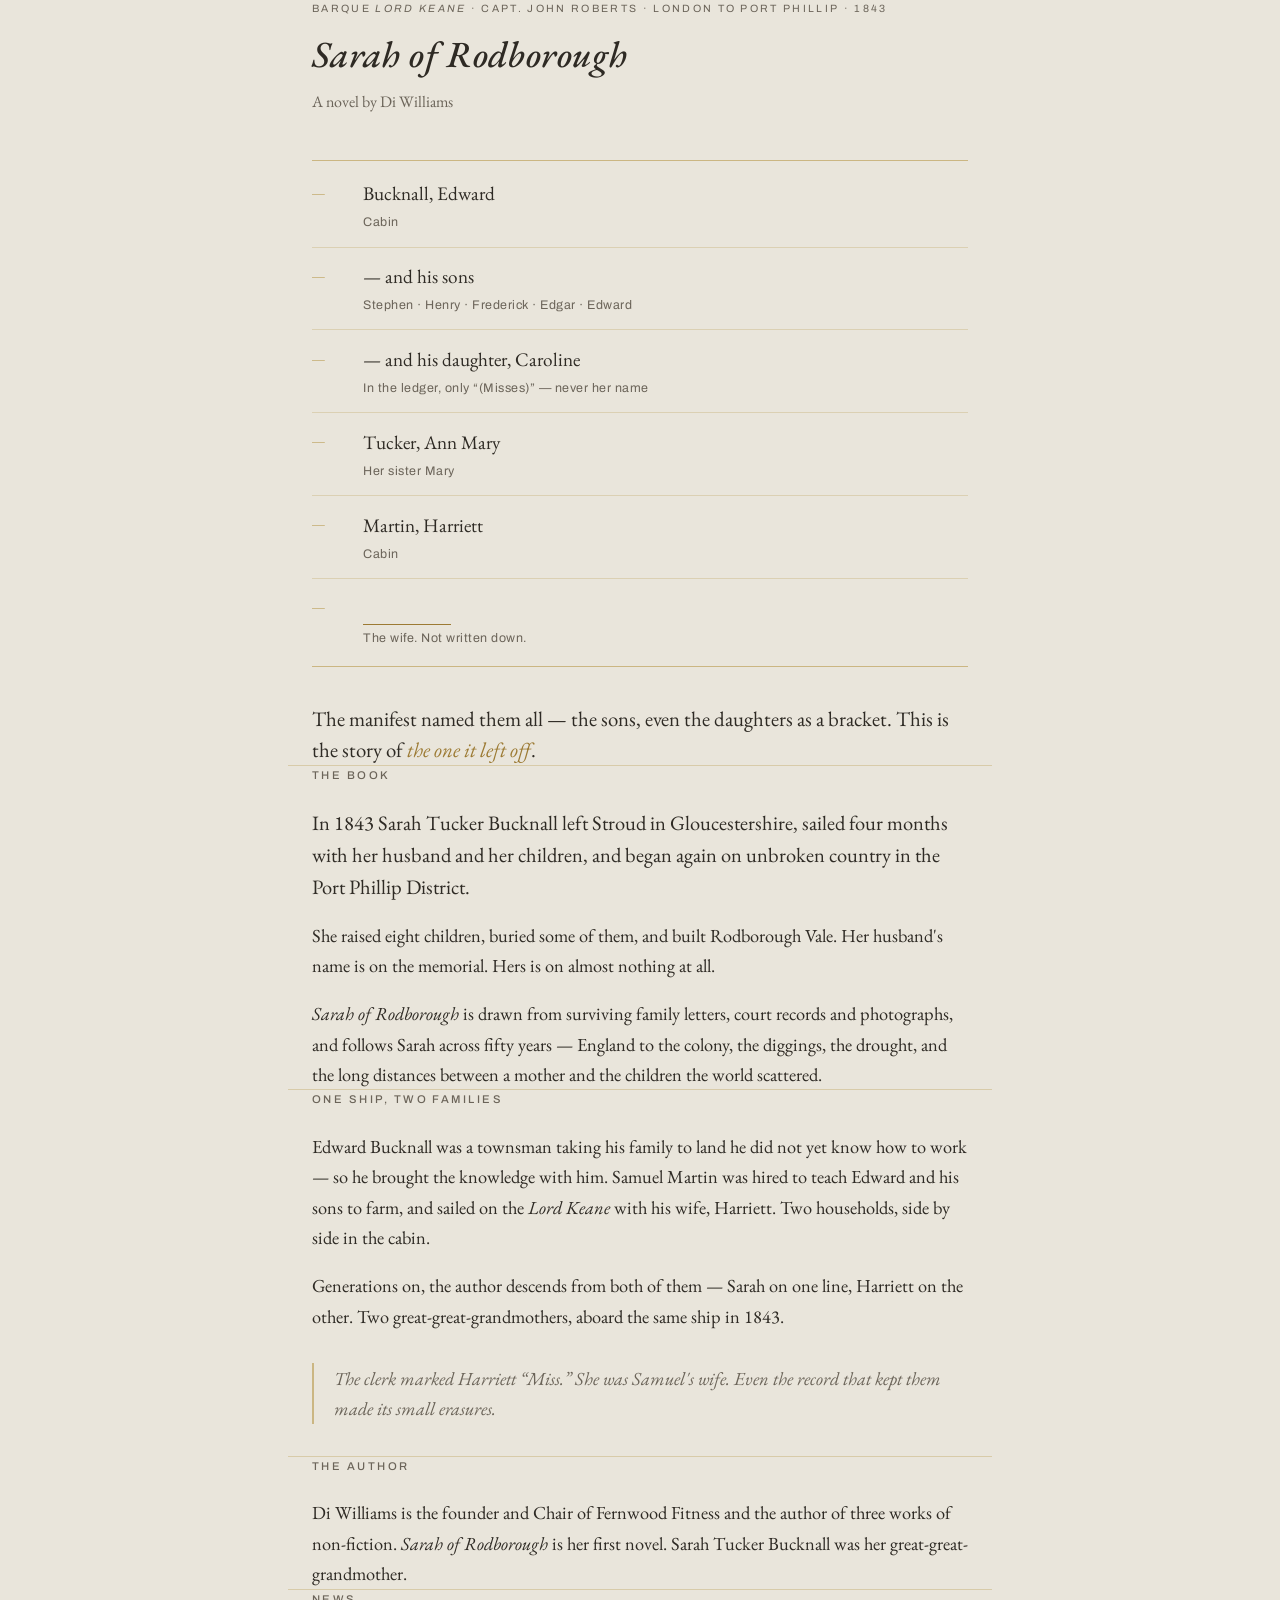
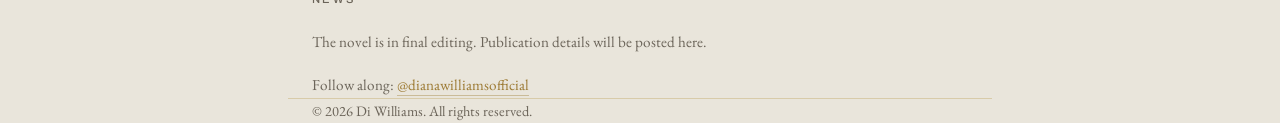
==== index.html @ 9c125165 "Add files via upload" ====
<!DOCTYPE html>
<html lang="en-AU">
<head>
<meta charset="utf-8">
<meta name="viewport" content="width=device-width, initial-scale=1">
<title>Sarah of Rodborough — a novel by Di Williams</title>
<meta name="description" content="Sarah of Rodborough: a historical novel by Di Williams, drawn from the record of Sarah Tucker Bucknall, who sailed from Stroud to Port Phillip in 1843.">
<link rel="preconnect" href="https://fonts.googleapis.com">
<link rel="preconnect" href="https://fonts.gstatic.com" crossorigin>
<link href="https://fonts.googleapis.com/css2?family=EB+Garamond:ital,wght@0,400;0,500;0,600;1,400&family=Archivo:wght@400;500&display=swap" rel="stylesheet">
<style>
  :root{
    --ink:#2E2A24;
    --gold:#9C7A33;
    --soft:#6B6459;
    --rule:#CBB682;
    --paper:#E9E5DB;
    --paper-deep:#DFDACE;
  }
  *{box-sizing:border-box}
  html{scroll-behavior:smooth}
  @media (prefers-reduced-motion:reduce){html{scroll-behavior:auto}*{animation:none!important;transition:none!important}}
  body{
    margin:0;
    background:var(--paper);
    color:var(--ink);
    font-family:"EB Garamond",Garamond,Georgia,serif;
    font-size:1.15rem;
    line-height:1.65;
  }
  .wrap{max-width:44rem;margin:0 auto;padding:0 1.5rem}
  .label{
    font-family:Archivo,system-ui,sans-serif;
    font-size:.66rem;
    letter-spacing:.22em;
    text-transform:uppercase;
    color:var(--soft);
  }

  /* ── Hero: the manifest ─────────────────────────────── */
  header{padding:4.5rem 0 3.5rem}
  .ship{margin-bottom:2.75rem}
  .ship .label{display:block;margin-bottom:.4rem}
  .ship h1{
    font-size:clamp(1.6rem,6vw,2.3rem);
    font-weight:500;
    font-style:italic;
    margin:0;
    letter-spacing:.01em;
  }
  .ship p{margin:.3rem 0 0;color:var(--soft);font-size:1rem}

  .manifest{
    border-top:1px solid var(--rule);
    border-bottom:1px solid var(--rule);
    padding:.25rem 0;
  }
  .row{
    display:grid;
    grid-template-columns:2.2rem 1fr;
    gap:1rem;
    padding:.85rem 0;
    border-bottom:1px solid rgba(203,182,130,.45);
  }
  .row:last-child{border-bottom:0}
  .row .no{font-family:Archivo,sans-serif;font-size:.8rem;color:var(--rule);padding-top:.35rem}
  .row .name{font-size:1.2rem}
  .row .desc{font-family:Archivo,sans-serif;font-size:.78rem;color:var(--soft);letter-spacing:.04em;margin-top:.15rem}
  .row.her .name{color:var(--gold)}
  .row.her .name::after{
    content:"";
    display:block;
    height:1px;
    background:var(--gold);
    width:0;
    animation:draw 1.1s .5s ease-out forwards;
  }
  @keyframes draw{to{width:5.5rem}}
  @media (prefers-reduced-motion:reduce){.row.her .name::after{width:5.5rem;animation:none}}

  .thesis{
    margin:2.25rem 0 0;
    font-size:1.3rem;
    line-height:1.5;
  }
  .thesis em{color:var(--gold);font-style:italic}

  /* ── Sections ───────────────────────────────────────── */
  section{padding:3.25rem 0;border-top:1px solid rgba(203,182,130,.55)}
  section h2{
    font-family:Archivo,sans-serif;
    font-size:.7rem;
    letter-spacing:.22em;
    text-transform:uppercase;
    color:var(--soft);
    font-weight:500;
    margin:0 0 1.4rem;
  }
  p{margin:0 0 1.1rem}
  p:last-child{margin-bottom:0}
  .lead{font-size:1.28rem;line-height:1.55}
  blockquote{
    margin:2rem 0;
    padding-left:1.25rem;
    border-left:2px solid var(--rule);
    font-style:italic;
    color:var(--soft);
  }
  .note{font-size:.95rem;color:var(--soft)}
  a{color:var(--gold);text-decoration:none;border-bottom:1px solid rgba(156,122,51,.4)}
  a:hover{border-bottom-color:var(--gold)}
  a:focus-visible{outline:2px solid var(--gold);outline-offset:3px}

  footer{
    padding:3rem 0 4rem;
    border-top:1px solid rgba(203,182,130,.55);
    font-size:.9rem;
    color:var(--soft);
  }
</style>
</head>
<body>

<header class="wrap">
  <div class="ship">
    <span class="label">Barque <em>Lord Keane</em> · Capt. John Roberts · London to Port Phillip · 1843</span>
    <h1>Sarah of Rodborough</h1>
    <p>A novel by Di Williams</p>
  </div>

  <div class="manifest">
    <div class="row">
      <div class="no">—</div>
      <div><div class="name">Bucknall, Edward</div><div class="desc">Cabin</div></div>
    </div>
    <div class="row">
      <div class="no">—</div>
      <div><div class="name">— and his sons</div><div class="desc">Stephen · Henry · Frederick · Edgar · Edward</div></div>
    </div>
    <div class="row">
      <div class="no">—</div>
      <div><div class="name">— and his daughter, Caroline</div><div class="desc">In the ledger, only “(Misses)” — never her name</div></div>
    </div>
    <div class="row">
      <div class="no">—</div>
      <div><div class="name">Tucker, Ann Mary</div><div class="desc">Her sister Mary</div></div>
    </div>
    <div class="row">
      <div class="no">—</div>
      <div><div class="name">Martin, Harriett</div><div class="desc">Cabin</div></div>
    </div>
    <div class="row her">
      <div class="no">—</div>
      <div><div class="name">&nbsp;</div><div class="desc">The wife. Not written down.</div></div>
    </div>
  </div>

  <p class="thesis">The manifest named them all — the sons, even the daughters as a bracket. This is the story of <em>the one it left off</em>.</p>
</header>

<main>
<section class="wrap">
  <h2>The book</h2>
  <p class="lead">In 1843 Sarah Tucker Bucknall left Stroud in Gloucestershire, sailed four months with her husband and her children, and began again on unbroken country in the Port Phillip District.</p>
  <p>She raised eight children, buried some of them, and built Rodborough Vale. Her husband's name is on the memorial. Hers is on almost nothing at all.</p>
  <p><em>Sarah of Rodborough</em> is drawn from surviving family letters, court records and photographs, and follows Sarah across fifty years — England to the colony, the diggings, the drought, and the long distances between a mother and the children the world scattered.</p>
</section>

<section class="wrap">
  <h2>One ship, two families</h2>
  <p>Edward Bucknall was a townsman taking his family to land he did not yet know how to work — so he brought the knowledge with him. Samuel Martin was hired to teach Edward and his sons to farm, and sailed on the <em>Lord Keane</em> with his wife, Harriett. Two households, side by side in the cabin.</p>
  <p>Generations on, the author descends from both of them — Sarah on one line, Harriett on the other. Two great-great-grandmothers, aboard the same ship in 1843.</p>
  <blockquote>The clerk marked Harriett “Miss.” She was Samuel's wife. Even the record that kept them made its small erasures.</blockquote>
</section>

<section class="wrap">
  <h2>The author</h2>
  <p>Di Williams is the founder and Chair of Fernwood Fitness and the author of three works of non-fiction. <em>Sarah of Rodborough</em> is her first novel. Sarah Tucker Bucknall was her great-great-grandmother.</p>
</section>

<section class="wrap">
  <h2>News</h2>
  <p class="note">The novel is in final editing. Publication details will be posted here.</p>
  <p class="note">Follow along: <a href="https://instagram.com/dianawilliamsofficial">@dianawilliamsofficial</a></p>
</section>
</main>

<footer class="wrap">
  <p>© 2026 Di Williams. All rights reserved.</p>
</footer>

</body>
</html>
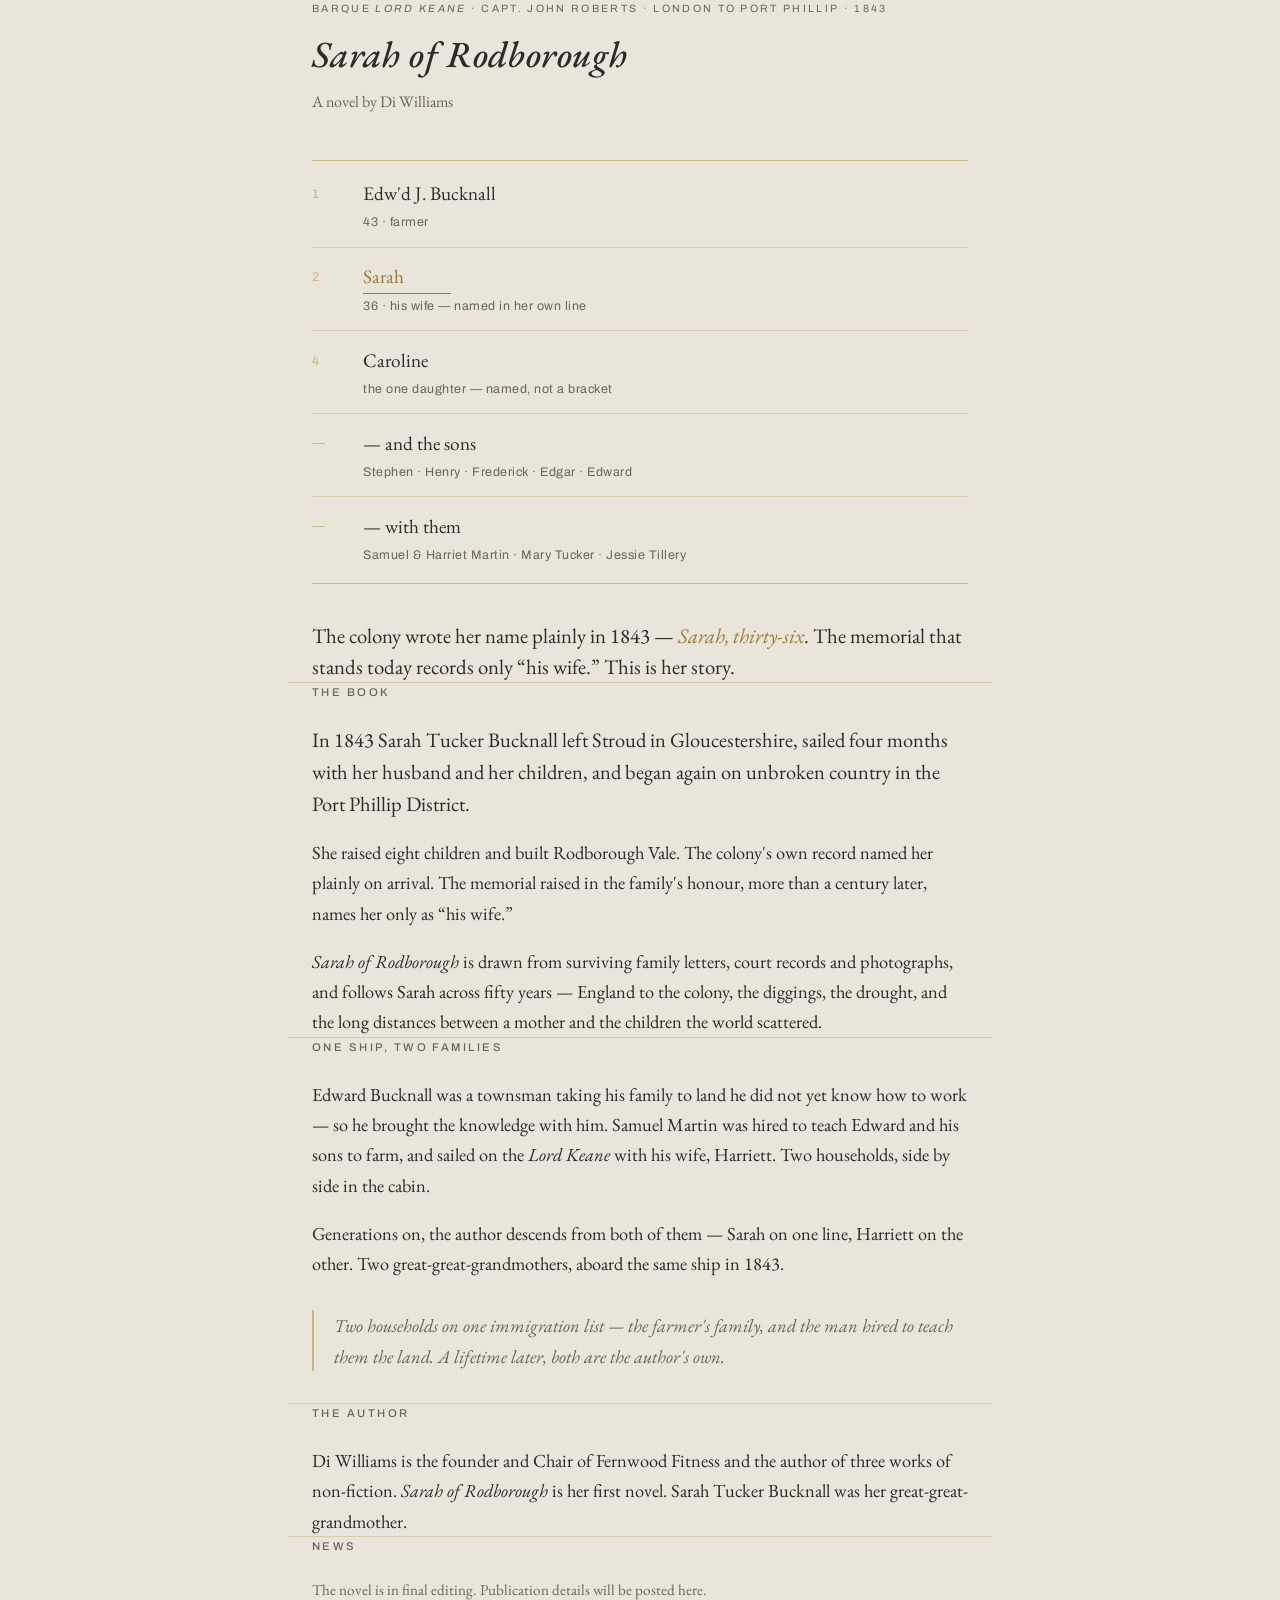
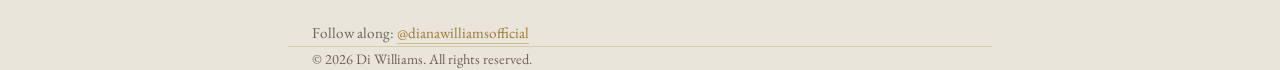
==== commit 4b3c1350: "Add files via upload" ====
--- a/index.html
+++ b/index.html
@@ -130,39 +130,35 @@
 
   <div class="manifest">
     <div class="row">
-      <div class="no">—</div>
-      <div><div class="name">Bucknall, Edward</div><div class="desc">Cabin</div></div>
+      <div class="no">1</div>
+      <div><div class="name">Edw'd J. Bucknall</div><div class="desc">43 · farmer</div></div>
+    </div>
+    <div class="row her">
+      <div class="no">2</div>
+      <div><div class="name">Sarah</div><div class="desc">36 · his wife — named in her own line</div></div>
+    </div>
+    <div class="row">
+      <div class="no">4</div>
+      <div><div class="name">Caroline</div><div class="desc">the one daughter — named, not a bracket</div></div>
     </div>
     <div class="row">
       <div class="no">—</div>
-      <div><div class="name">— and his sons</div><div class="desc">Stephen · Henry · Frederick · Edgar · Edward</div></div>
+      <div><div class="name">— and the sons</div><div class="desc">Stephen · Henry · Frederick · Edgar · Edward</div></div>
     </div>
     <div class="row">
       <div class="no">—</div>
-      <div><div class="name">— and his daughter, Caroline</div><div class="desc">In the ledger, only “(Misses)” — never her name</div></div>
-    </div>
-    <div class="row">
-      <div class="no">—</div>
-      <div><div class="name">Tucker, Ann Mary</div><div class="desc">Her sister Mary</div></div>
-    </div>
-    <div class="row">
-      <div class="no">—</div>
-      <div><div class="name">Martin, Harriett</div><div class="desc">Cabin</div></div>
-    </div>
-    <div class="row her">
-      <div class="no">—</div>
-      <div><div class="name">&nbsp;</div><div class="desc">The wife. Not written down.</div></div>
+      <div><div class="name">— with them</div><div class="desc">Samuel &amp; Harriet Martin · Mary Tucker · Jessie Tillery</div></div>
     </div>
   </div>
 
-  <p class="thesis">The manifest named them all — the sons, even the daughters as a bracket. This is the story of <em>the one it left off</em>.</p>
+  <p class="thesis">The colony wrote her name plainly in 1843 — <em>Sarah, thirty-six</em>. The memorial that stands today records only “his wife.” This is her story.</p>
 </header>
 
 <main>
 <section class="wrap">
   <h2>The book</h2>
   <p class="lead">In 1843 Sarah Tucker Bucknall left Stroud in Gloucestershire, sailed four months with her husband and her children, and began again on unbroken country in the Port Phillip District.</p>
-  <p>She raised eight children, buried some of them, and built Rodborough Vale. Her husband's name is on the memorial. Hers is on almost nothing at all.</p>
+  <p>She raised eight children and built Rodborough Vale. The colony's own record named her plainly on arrival. The memorial raised in the family's honour, more than a century later, names her only as “his wife.”</p>
   <p><em>Sarah of Rodborough</em> is drawn from surviving family letters, court records and photographs, and follows Sarah across fifty years — England to the colony, the diggings, the drought, and the long distances between a mother and the children the world scattered.</p>
 </section>
 
@@ -170,7 +166,7 @@
   <h2>One ship, two families</h2>
   <p>Edward Bucknall was a townsman taking his family to land he did not yet know how to work — so he brought the knowledge with him. Samuel Martin was hired to teach Edward and his sons to farm, and sailed on the <em>Lord Keane</em> with his wife, Harriett. Two households, side by side in the cabin.</p>
   <p>Generations on, the author descends from both of them — Sarah on one line, Harriett on the other. Two great-great-grandmothers, aboard the same ship in 1843.</p>
-  <blockquote>The clerk marked Harriett “Miss.” She was Samuel's wife. Even the record that kept them made its small erasures.</blockquote>
+  <blockquote>Two households on one immigration list — the farmer's family, and the man hired to teach them the land. A lifetime later, both are the author's own.</blockquote>
 </section>
 
 <section class="wrap">
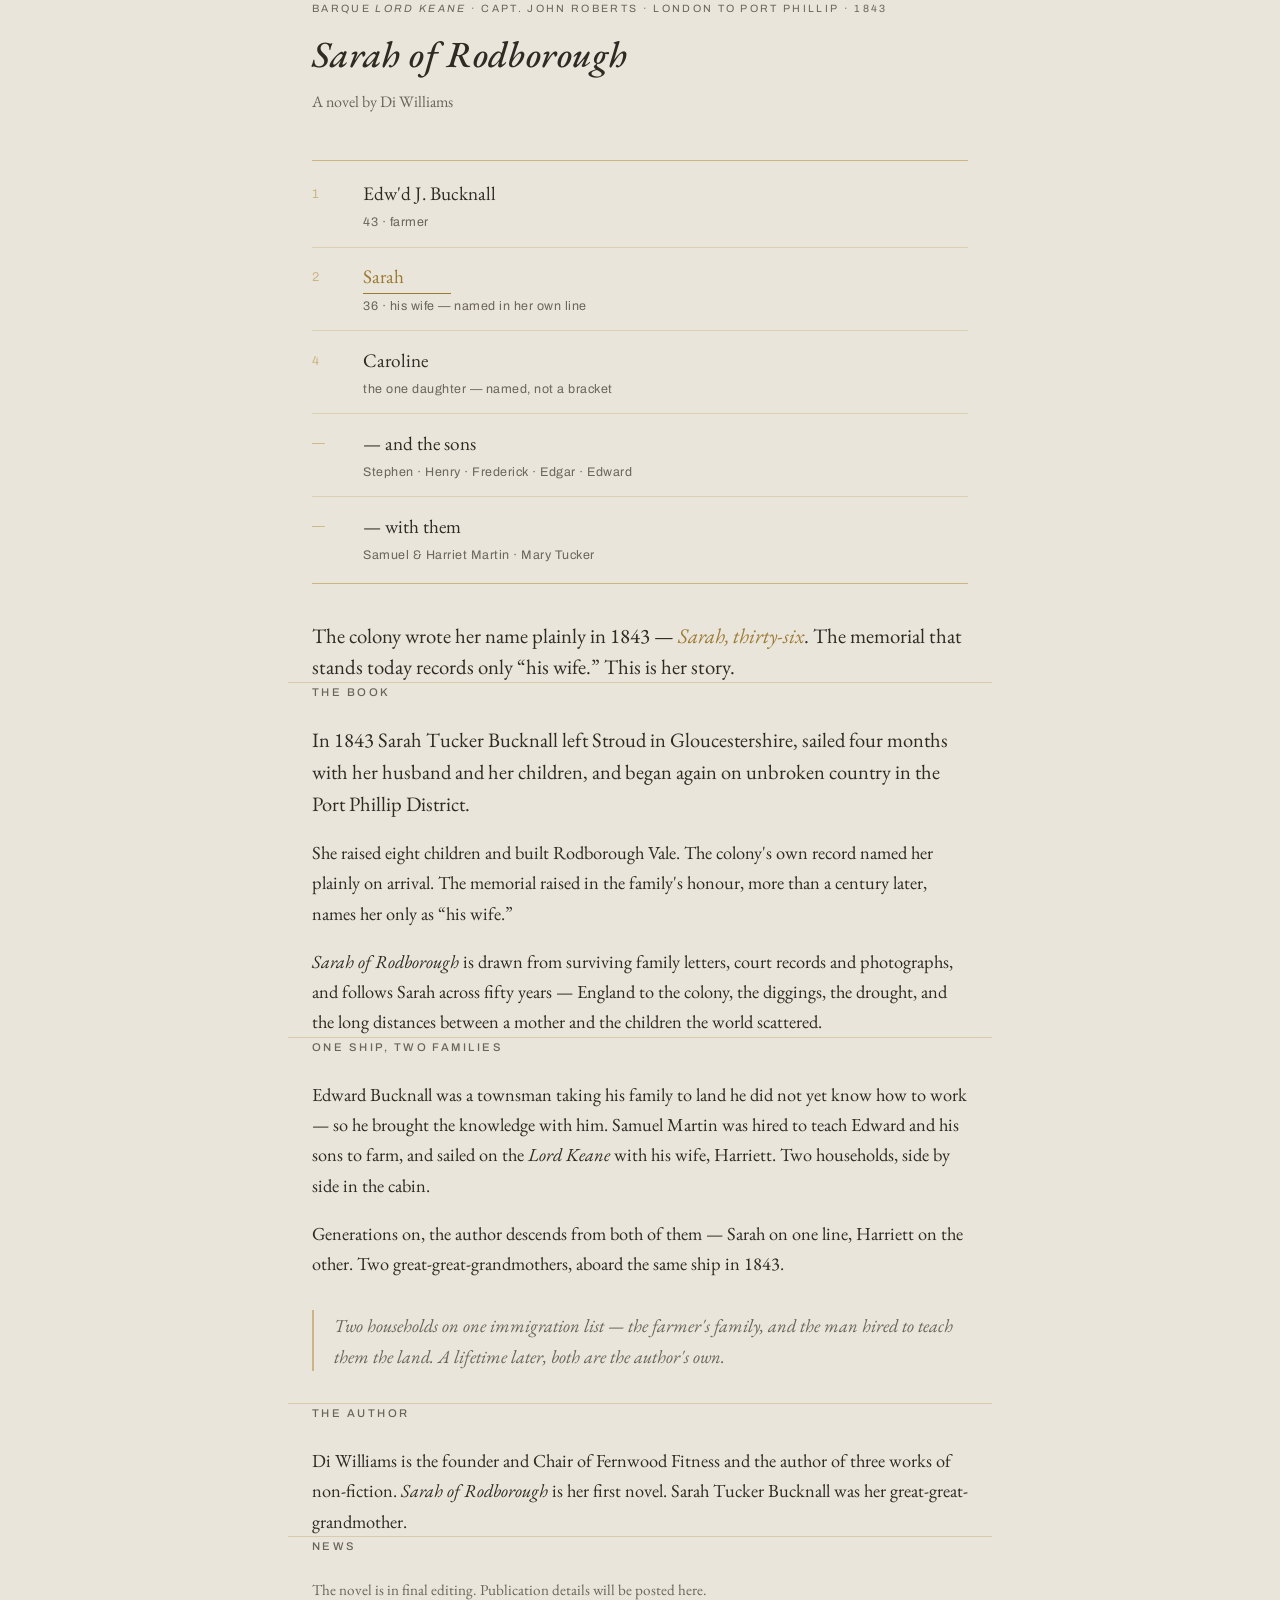
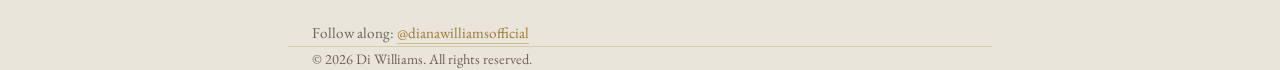
==== commit 8cc72789: "Add files via upload" ====
--- a/index.html
+++ b/index.html
@@ -147,7 +147,7 @@
     </div>
     <div class="row">
       <div class="no">—</div>
-      <div><div class="name">— with them</div><div class="desc">Samuel &amp; Harriet Martin · Mary Tucker · Jessie Tillery</div></div>
+      <div><div class="name">— with them</div><div class="desc">Samuel &amp; Harriet Martin · Mary Tucker</div></div>
     </div>
   </div>
 
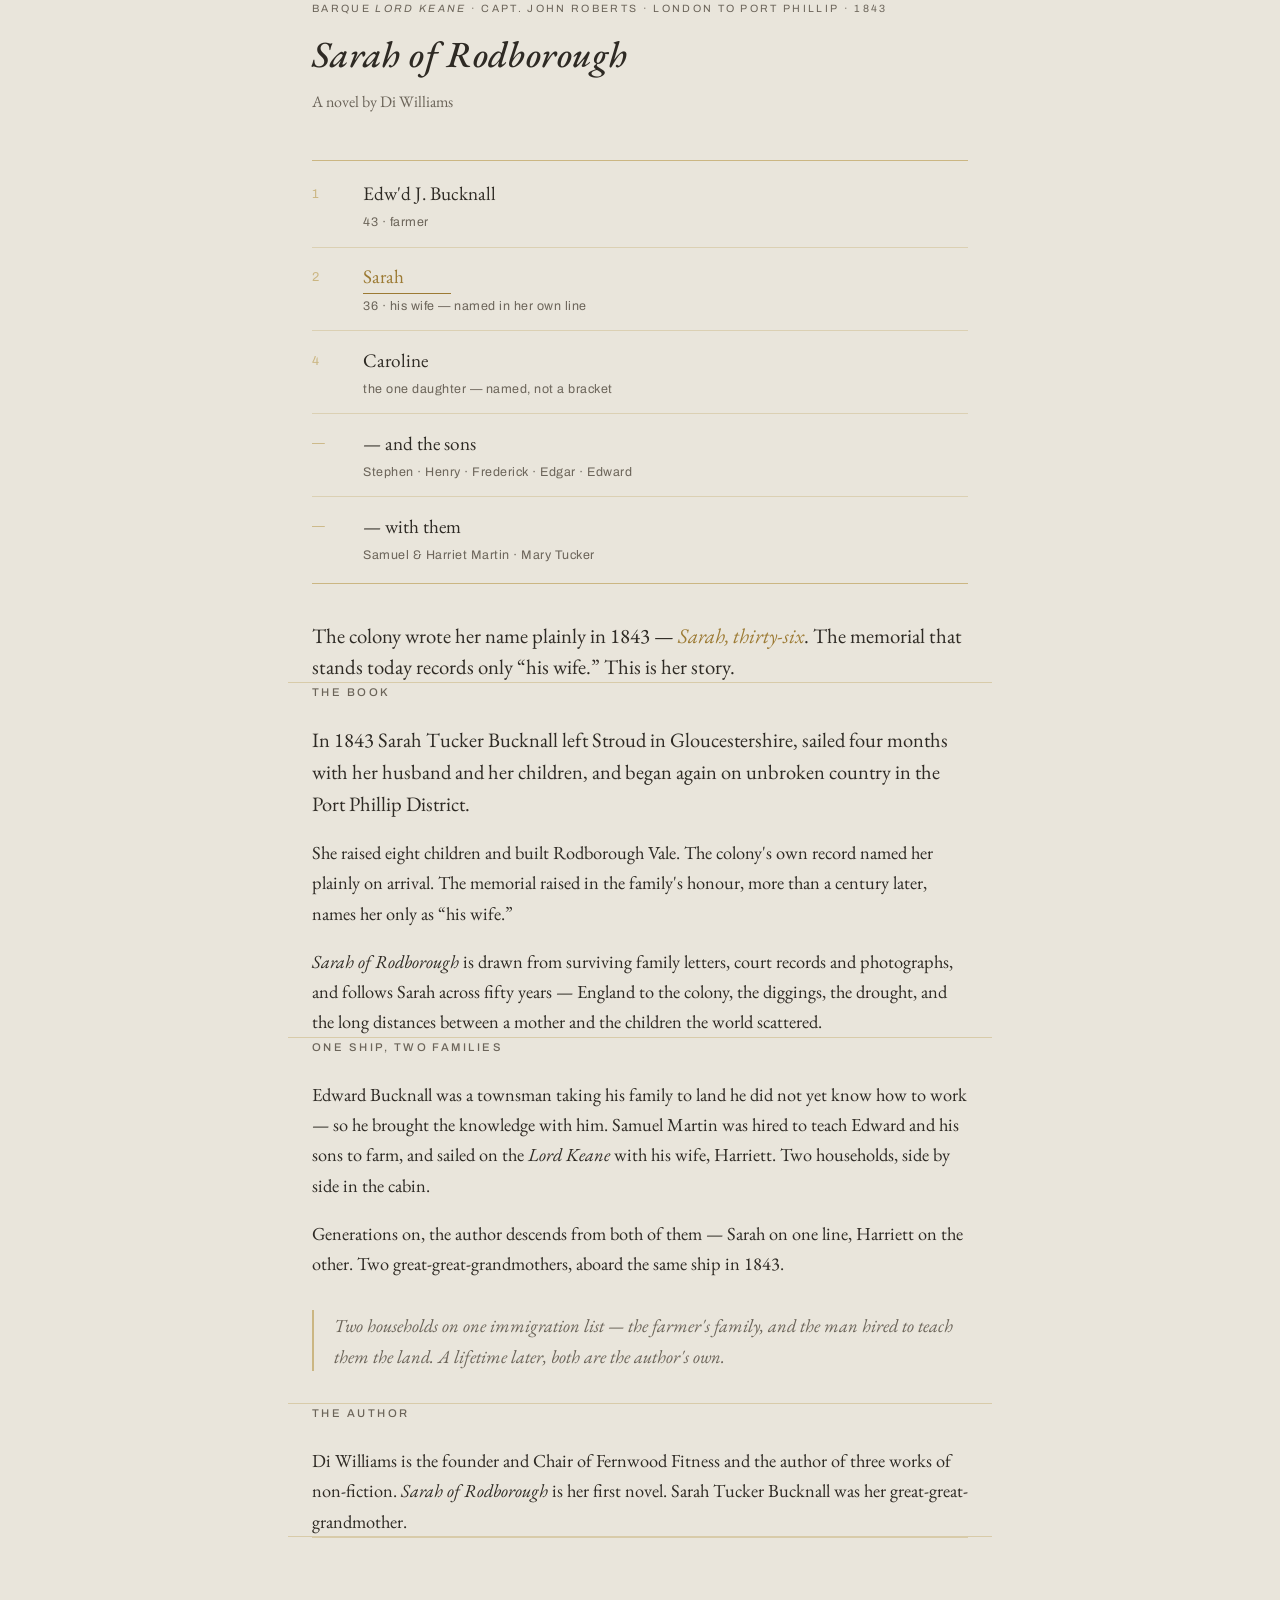
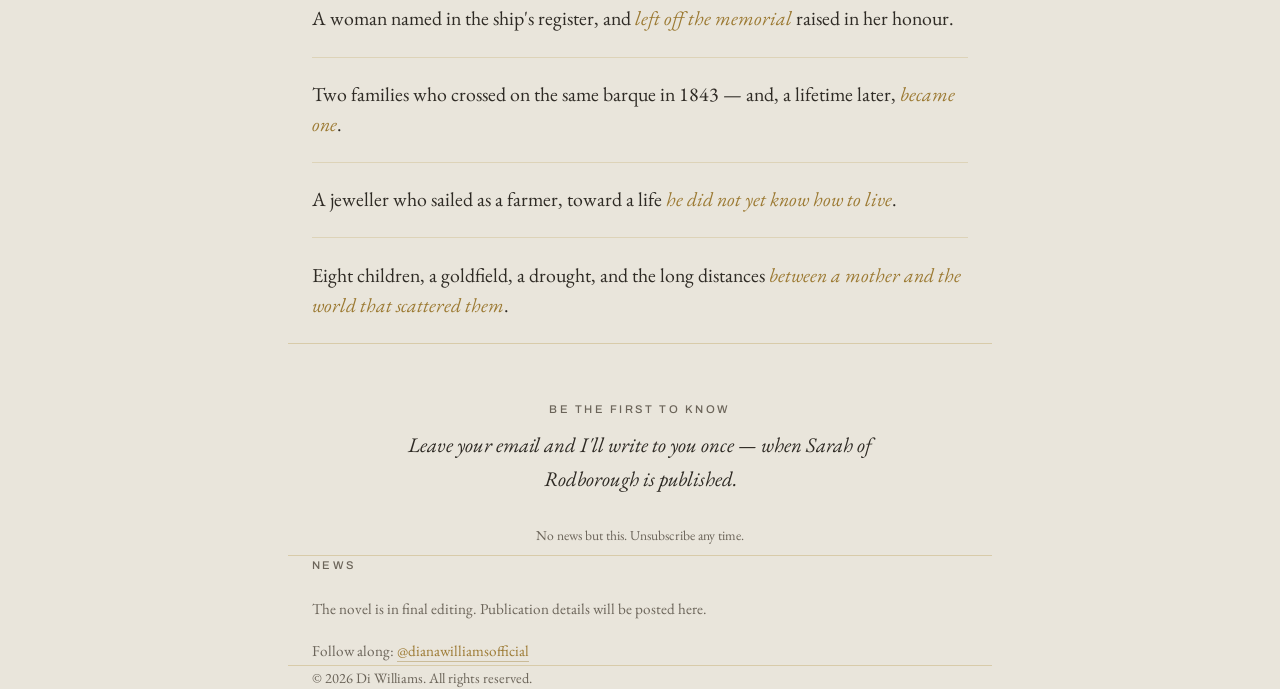
==== commit 7ba6cac7: "Add files via upload" ====
--- a/index.html
+++ b/index.html
@@ -8,6 +8,15 @@
 <link rel="preconnect" href="https://fonts.googleapis.com">
 <link rel="preconnect" href="https://fonts.gstatic.com" crossorigin>
 <link href="https://fonts.googleapis.com/css2?family=EB+Garamond:ital,wght@0,400;0,500;0,600;1,400&family=Archivo:wght@400;500&display=swap" rel="stylesheet">
+<!-- MailerLite Universal -->
+<script>
+    (function(w,d,e,u,f,l,n){w[f]=w[f]||function(){(w[f].q=w[f].q||[])
+    .push(arguments);},l=d.createElement(e),l.async=1,l.src=u,
+    n=d.getElementsByTagName(e)[0],n.parentNode.insertBefore(l,n);})
+    (window,document,'script','https://assets.mailerlite.com/js/universal.js','ml');
+    ml('account', '2629001');
+</script>
+<!-- End MailerLite Universal -->
 <style>
   :root{
     --ink:#2E2A24;
@@ -111,6 +120,65 @@
   a:hover{border-bottom-color:var(--gold)}
   a:focus-visible{outline:2px solid var(--gold);outline-offset:3px}
 
+  /* ── Teasers ─────────────────────────────────────────── */
+  .teasers{border-top:1px solid rgba(203,182,130,.55);padding-top:2.75rem}
+  .teaser{
+    padding:1.4rem 0;
+    border-bottom:1px solid rgba(203,182,130,.4);
+    font-size:1.24rem;
+    line-height:1.5;
+  }
+  .teaser:last-of-type{border-bottom:0}
+  .teaser em{color:var(--gold);font-style:italic}
+
+  /* ── Signup ──────────────────────────────────────────── */
+  .signup{
+    margin-top:1rem;
+    padding:2.5rem 0 0.5rem;
+    text-align:center;
+  }
+  .signup h2{margin-bottom:.6rem}
+  .signup .ask{
+    font-size:1.3rem;
+    font-style:italic;
+    color:var(--ink);
+    margin:0 auto 1.75rem;
+    max-width:32rem;
+  }
+  /* Restyle the MailerLite embedded form to the house style */
+  .signup .ml-embedded{max-width:26rem;margin:0 auto}
+  .signup .ml-form-embedContainer *{font-family:"EB Garamond",Garamond,Georgia,serif !important}
+  .signup .ml-form-embedContainer .ml-form-embedWrapper{background:transparent !important}
+  .signup .ml-form-embedContainer .ml-form-embedContent,
+  .signup .ml-form-embedContainer .ml-form-embedHeader{display:none !important}
+  .signup input[type=email]{
+    width:100% !important;
+    border:1px solid var(--rule) !important;
+    background:var(--paper-deep) !important;
+    color:var(--ink) !important;
+    border-radius:0 !important;
+    padding:.85rem 1rem !important;
+    font-size:1.05rem !important;
+  }
+  .signup button,
+  .signup .ml-form-embedSubmit button{
+    background:var(--gold) !important;
+    color:#fff !important;
+    border:0 !important;
+    border-radius:0 !important;
+    font-family:Archivo,sans-serif !important;
+    letter-spacing:.12em !important;
+    text-transform:uppercase !important;
+    font-size:.8rem !important;
+    padding:.9rem 1rem !important;
+    box-shadow:none !important;
+  }
+  .signup button:hover{background:#8a6c2d !important}
+  .signup .consent{
+    font-size:.85rem;color:var(--soft);
+    margin:1.1rem auto 0;max-width:28rem;
+  }
+
   footer{
     padding:3rem 0 4rem;
     border-top:1px solid rgba(203,182,130,.55);
@@ -175,6 +243,24 @@
 </section>
 
 <section class="wrap">
+  <div class="teasers">
+    <div class="teaser">A woman named in the ship's register, and <em>left off the memorial</em> raised in her honour.</div>
+    <div class="teaser">Two families who crossed on the same barque in 1843 — and, a lifetime later, <em>became one</em>.</div>
+    <div class="teaser">A jeweller who sailed as a farmer, toward a life <em>he did not yet know how to live</em>.</div>
+    <div class="teaser">Eight children, a goldfield, a drought, and the long distances <em>between a mother and the world that scattered them</em>.</div>
+  </div>
+</section>
+
+<section class="wrap">
+  <div class="signup">
+    <h2>Be the first to know</h2>
+    <p class="ask">Leave your email and I'll write to you once — when <em>Sarah of Rodborough</em> is published.</p>
+    <div class="ml-embedded" data-form="bxkuNU"></div>
+    <p class="consent">No news but this. Unsubscribe any time.</p>
+  </div>
+</section>
+
+<section class="wrap">
   <h2>News</h2>
   <p class="note">The novel is in final editing. Publication details will be posted here.</p>
   <p class="note">Follow along: <a href="https://instagram.com/dianawilliamsofficial">@dianawilliamsofficial</a></p>
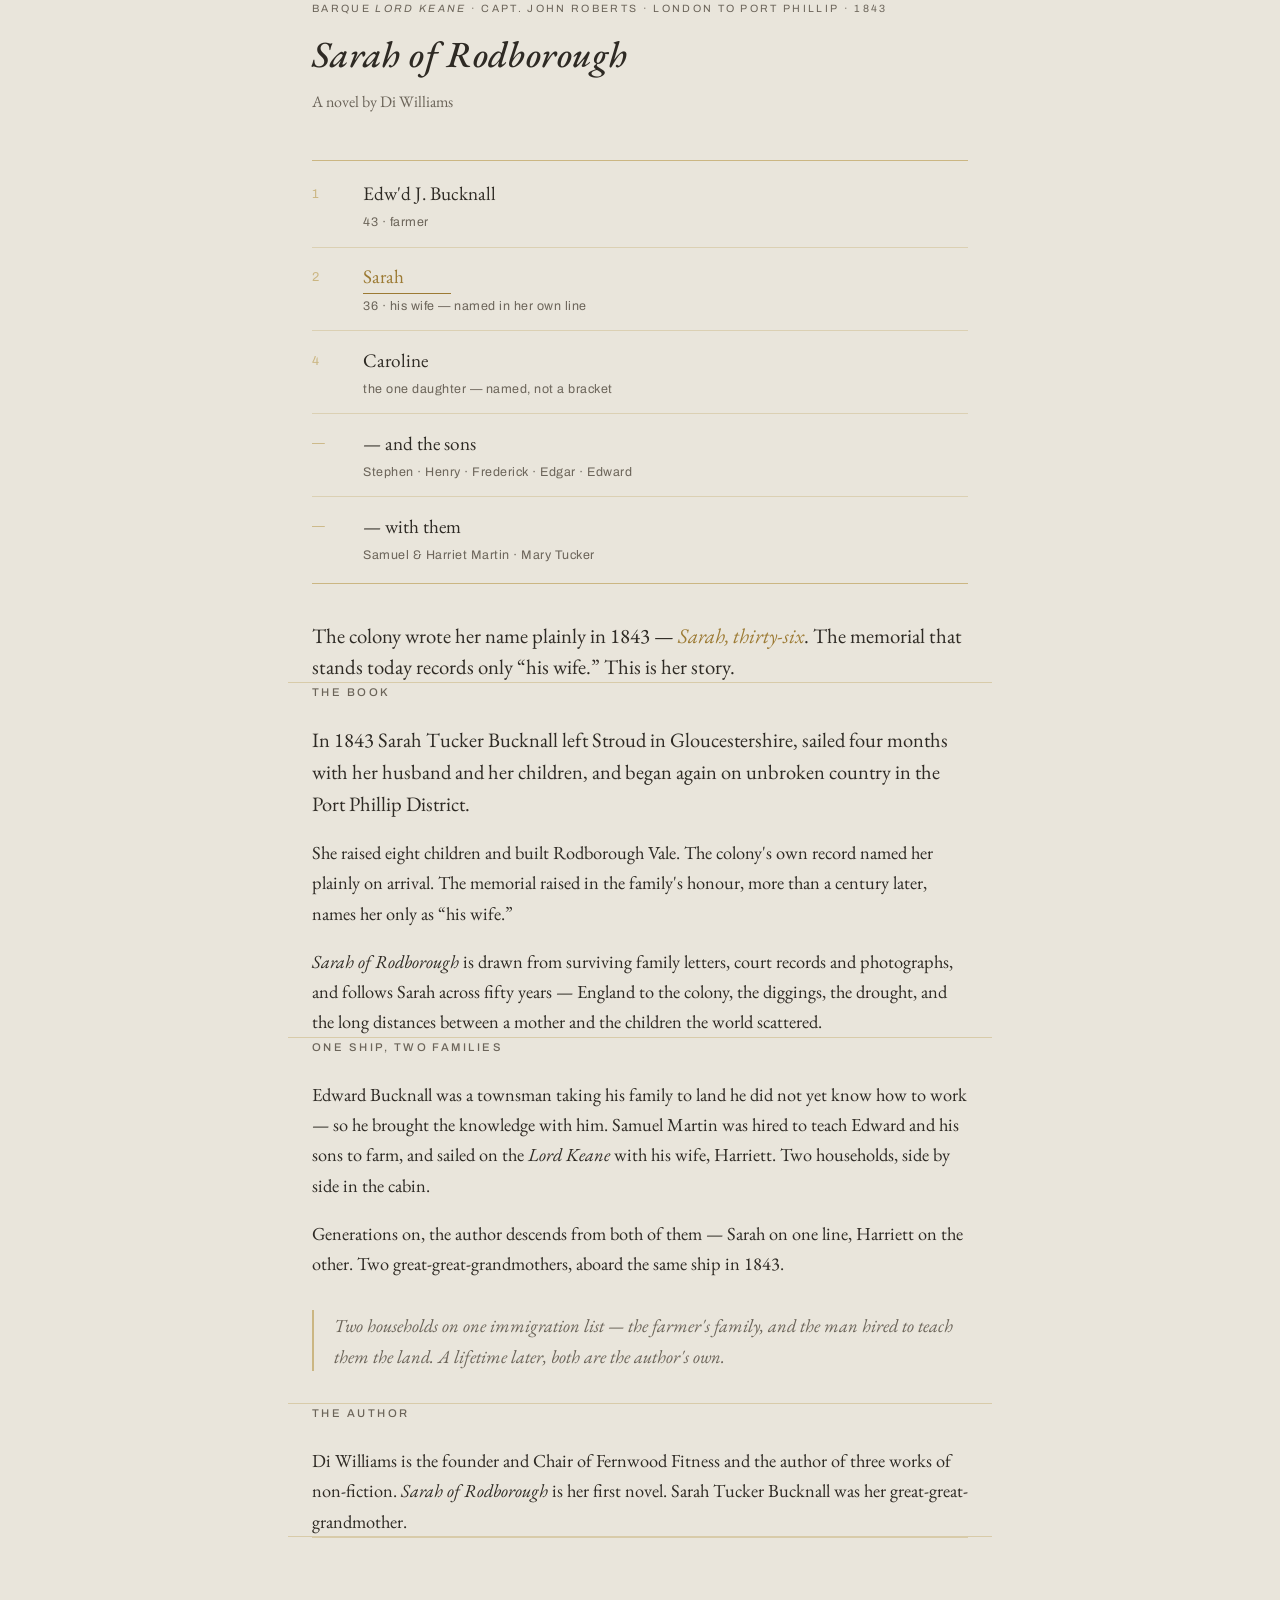
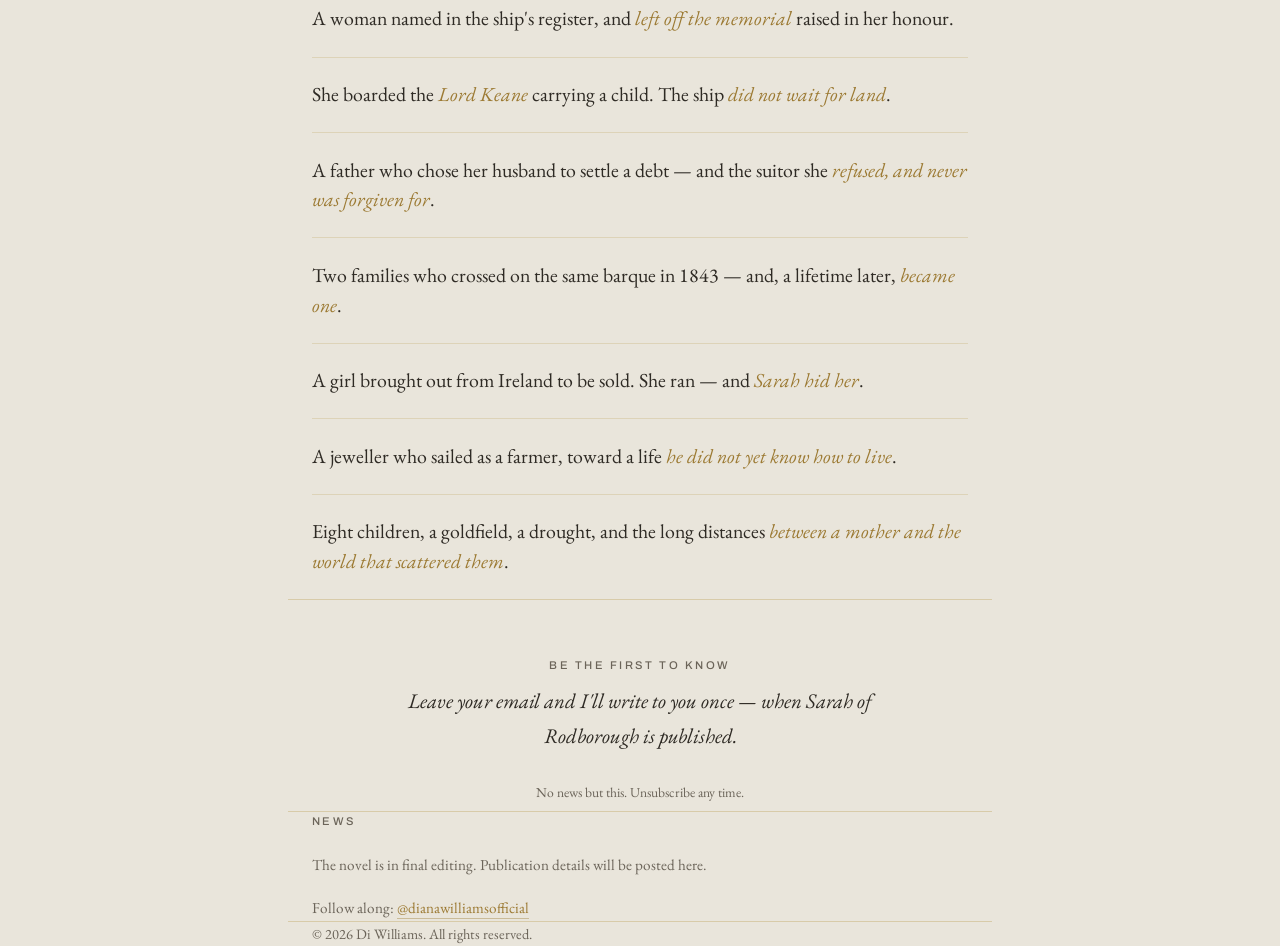
==== commit fade6b16: "Add files via upload" ====
--- a/index.html
+++ b/index.html
@@ -161,8 +161,11 @@
     font-size:1.05rem !important;
   }
   .signup button,
-  .signup .ml-form-embedSubmit button{
-    background:var(--gold) !important;
+  .signup .ml-form-embedSubmit button,
+  .signup .ml-form-embedSubmit button.primary,
+  .signup .ml-form-embedContainer .ml-form-embedSubmit button{
+    background-color:var(--gold) !important;
+    background-image:none !important;
     color:#fff !important;
     border:0 !important;
     border-radius:0 !important;
@@ -170,10 +173,13 @@
     letter-spacing:.12em !important;
     text-transform:uppercase !important;
     font-size:.8rem !important;
+    font-weight:500 !important;
     padding:.9rem 1rem !important;
     box-shadow:none !important;
   }
-  .signup button:hover{background:#8a6c2d !important}
+  .signup button:hover,
+  .signup .ml-form-embedSubmit button:hover,
+  .signup .ml-form-embedSubmit button.primary:hover{background-color:#8a6c2d !important}
   .signup .consent{
     font-size:.85rem;color:var(--soft);
     margin:1.1rem auto 0;max-width:28rem;
@@ -245,7 +251,10 @@
 <section class="wrap">
   <div class="teasers">
     <div class="teaser">A woman named in the ship's register, and <em>left off the memorial</em> raised in her honour.</div>
+    <div class="teaser">She boarded the <em>Lord Keane</em> carrying a child. The ship <em>did not wait for land</em>.</div>
+    <div class="teaser">A father who chose her husband to settle a debt — and the suitor she <em>refused, and never was forgiven for</em>.</div>
     <div class="teaser">Two families who crossed on the same barque in 1843 — and, a lifetime later, <em>became one</em>.</div>
+    <div class="teaser">A girl brought out from Ireland to be sold. She ran — and <em>Sarah hid her</em>.</div>
     <div class="teaser">A jeweller who sailed as a farmer, toward a life <em>he did not yet know how to live</em>.</div>
     <div class="teaser">Eight children, a goldfield, a drought, and the long distances <em>between a mother and the world that scattered them</em>.</div>
   </div>
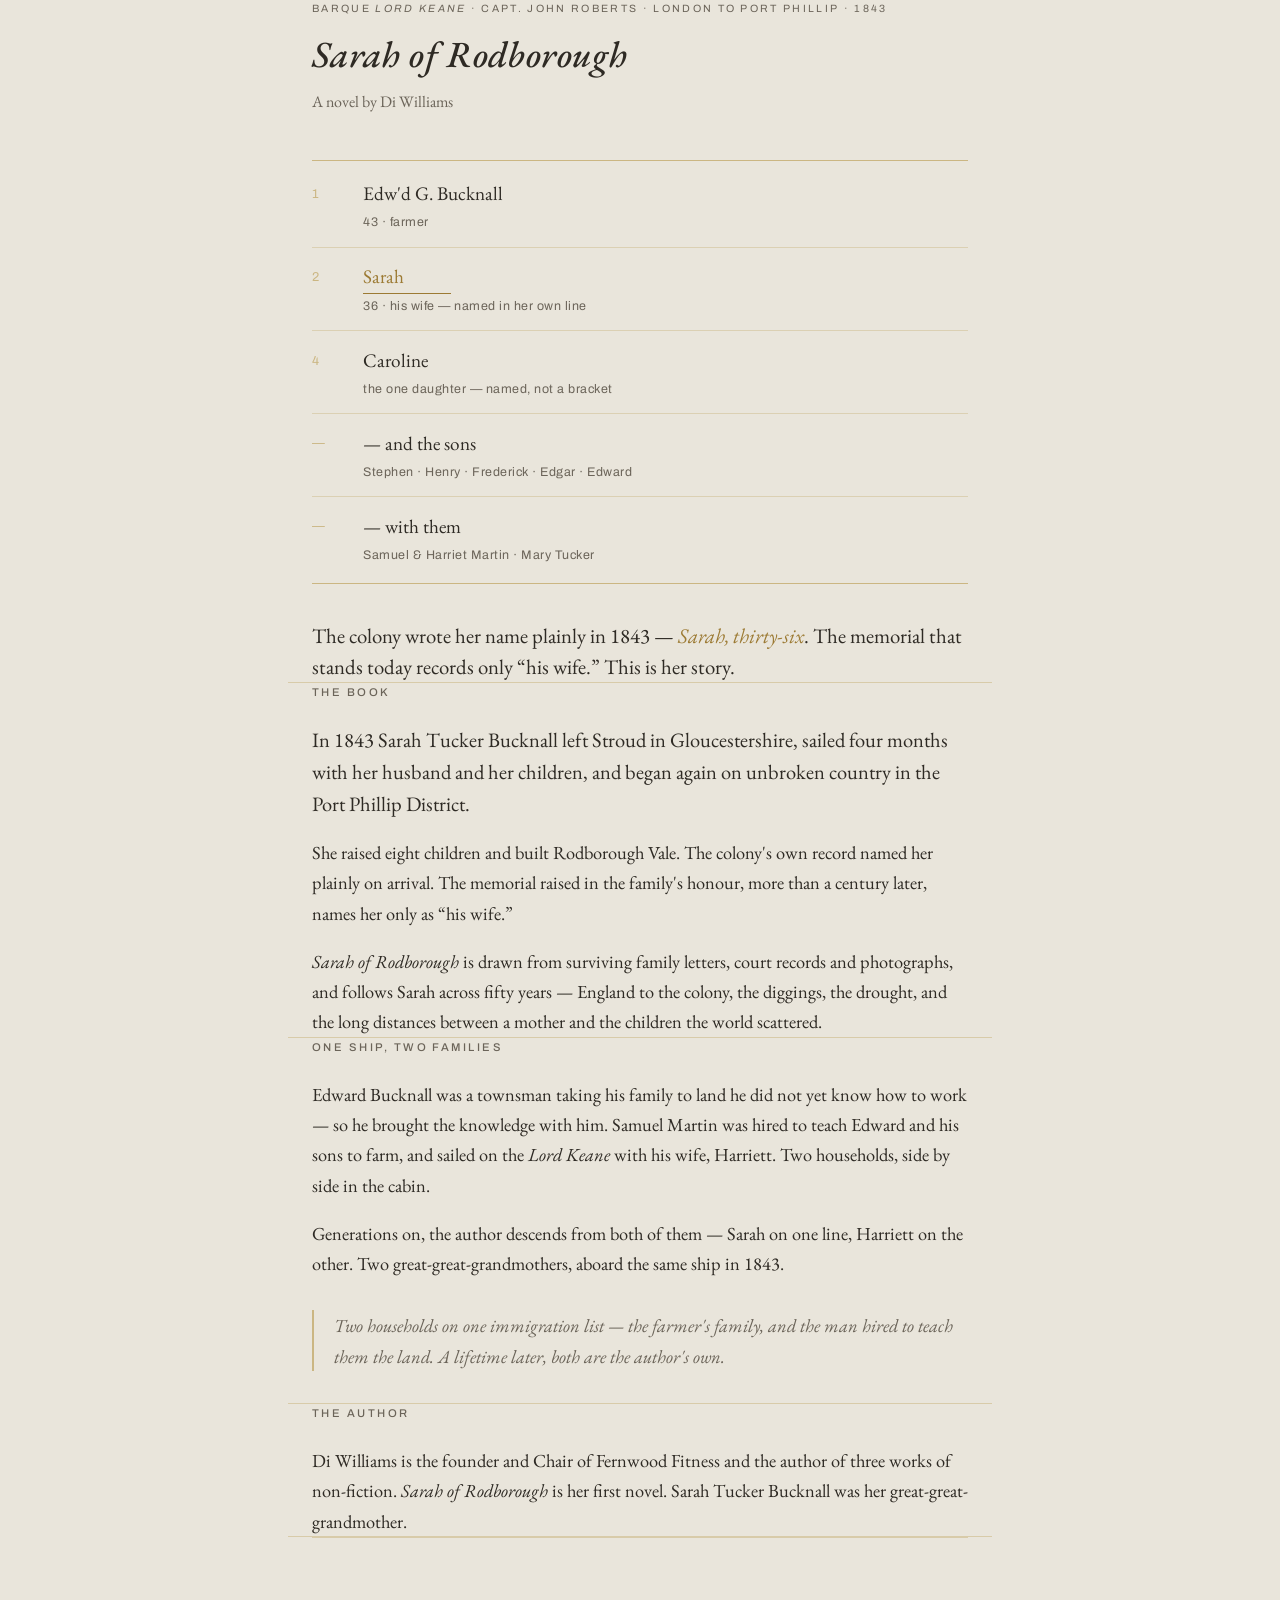
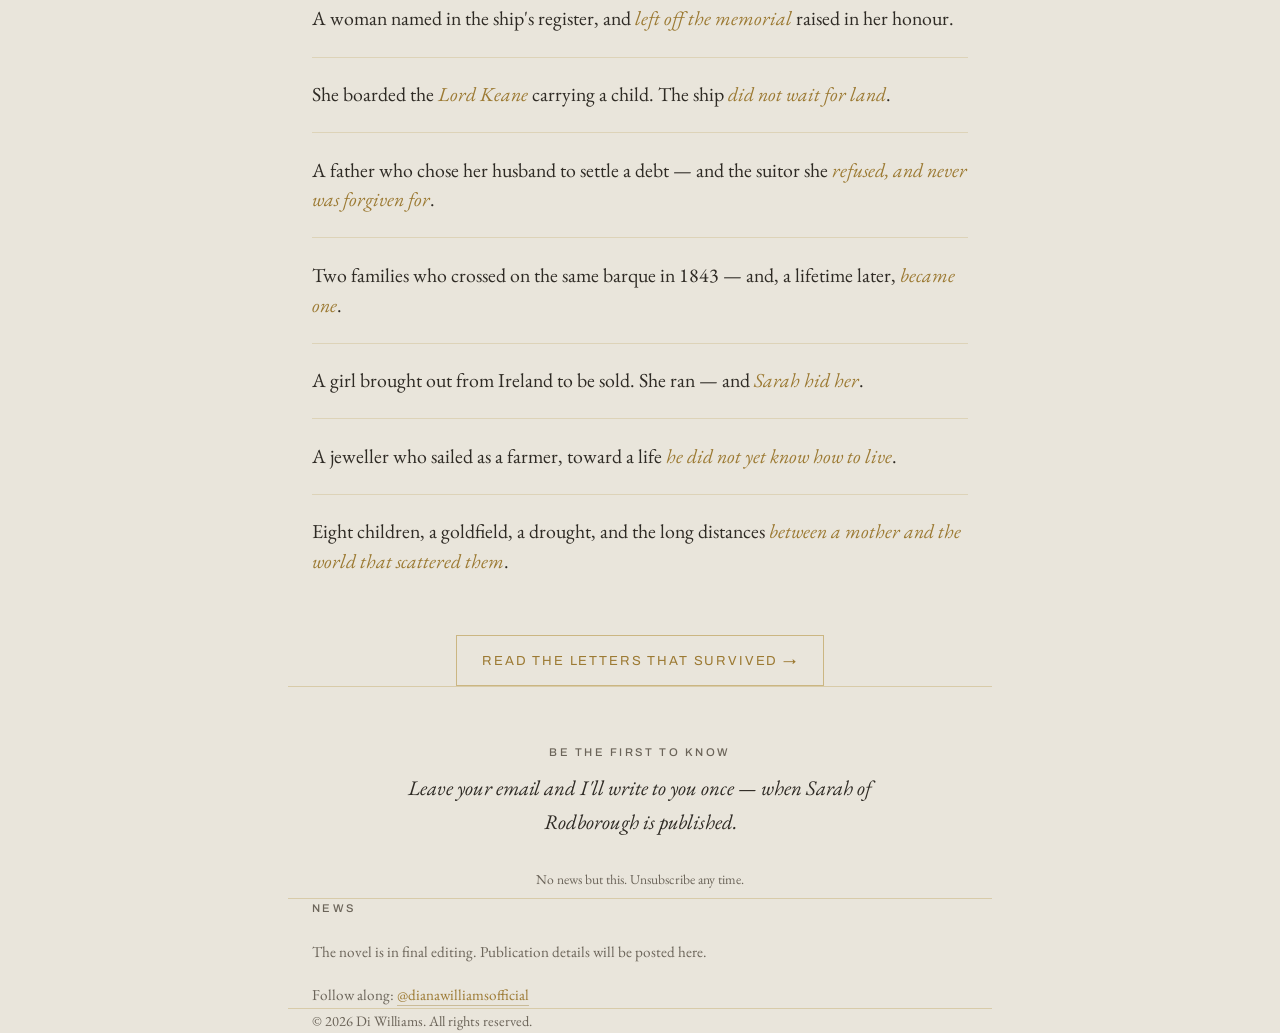
==== commit 0c578c69: "Add files via upload" ====
--- a/index.html
+++ b/index.html
@@ -130,6 +130,16 @@
   }
   .teaser:last-of-type{border-bottom:0}
   .teaser em{color:var(--gold);font-style:italic}
+  .readletters{
+    margin-top:2.25rem;text-align:center;
+  }
+  .readletters a{
+    font-family:Archivo,sans-serif;font-size:.82rem;letter-spacing:.14em;
+    text-transform:uppercase;color:var(--gold);text-decoration:none;
+    border:1px solid var(--rule);padding:.85rem 1.6rem;display:inline-block;
+    transition:background .18s,color .18s;
+  }
+  .readletters a:hover{background:var(--gold);color:#fff;border-color:var(--gold)}
 
   /* ── Signup ──────────────────────────────────────────── */
   .signup{
@@ -205,7 +215,7 @@
   <div class="manifest">
     <div class="row">
       <div class="no">1</div>
-      <div><div class="name">Edw'd J. Bucknall</div><div class="desc">43 · farmer</div></div>
+      <div><div class="name">Edw'd G. Bucknall</div><div class="desc">43 · farmer</div></div>
     </div>
     <div class="row her">
       <div class="no">2</div>
@@ -258,6 +268,7 @@
     <div class="teaser">A jeweller who sailed as a farmer, toward a life <em>he did not yet know how to live</em>.</div>
     <div class="teaser">Eight children, a goldfield, a drought, and the long distances <em>between a mother and the world that scattered them</em>.</div>
   </div>
+  <div class="readletters"><a href="recovered-letters.html">Read the letters that survived →</a></div>
 </section>
 
 <section class="wrap">
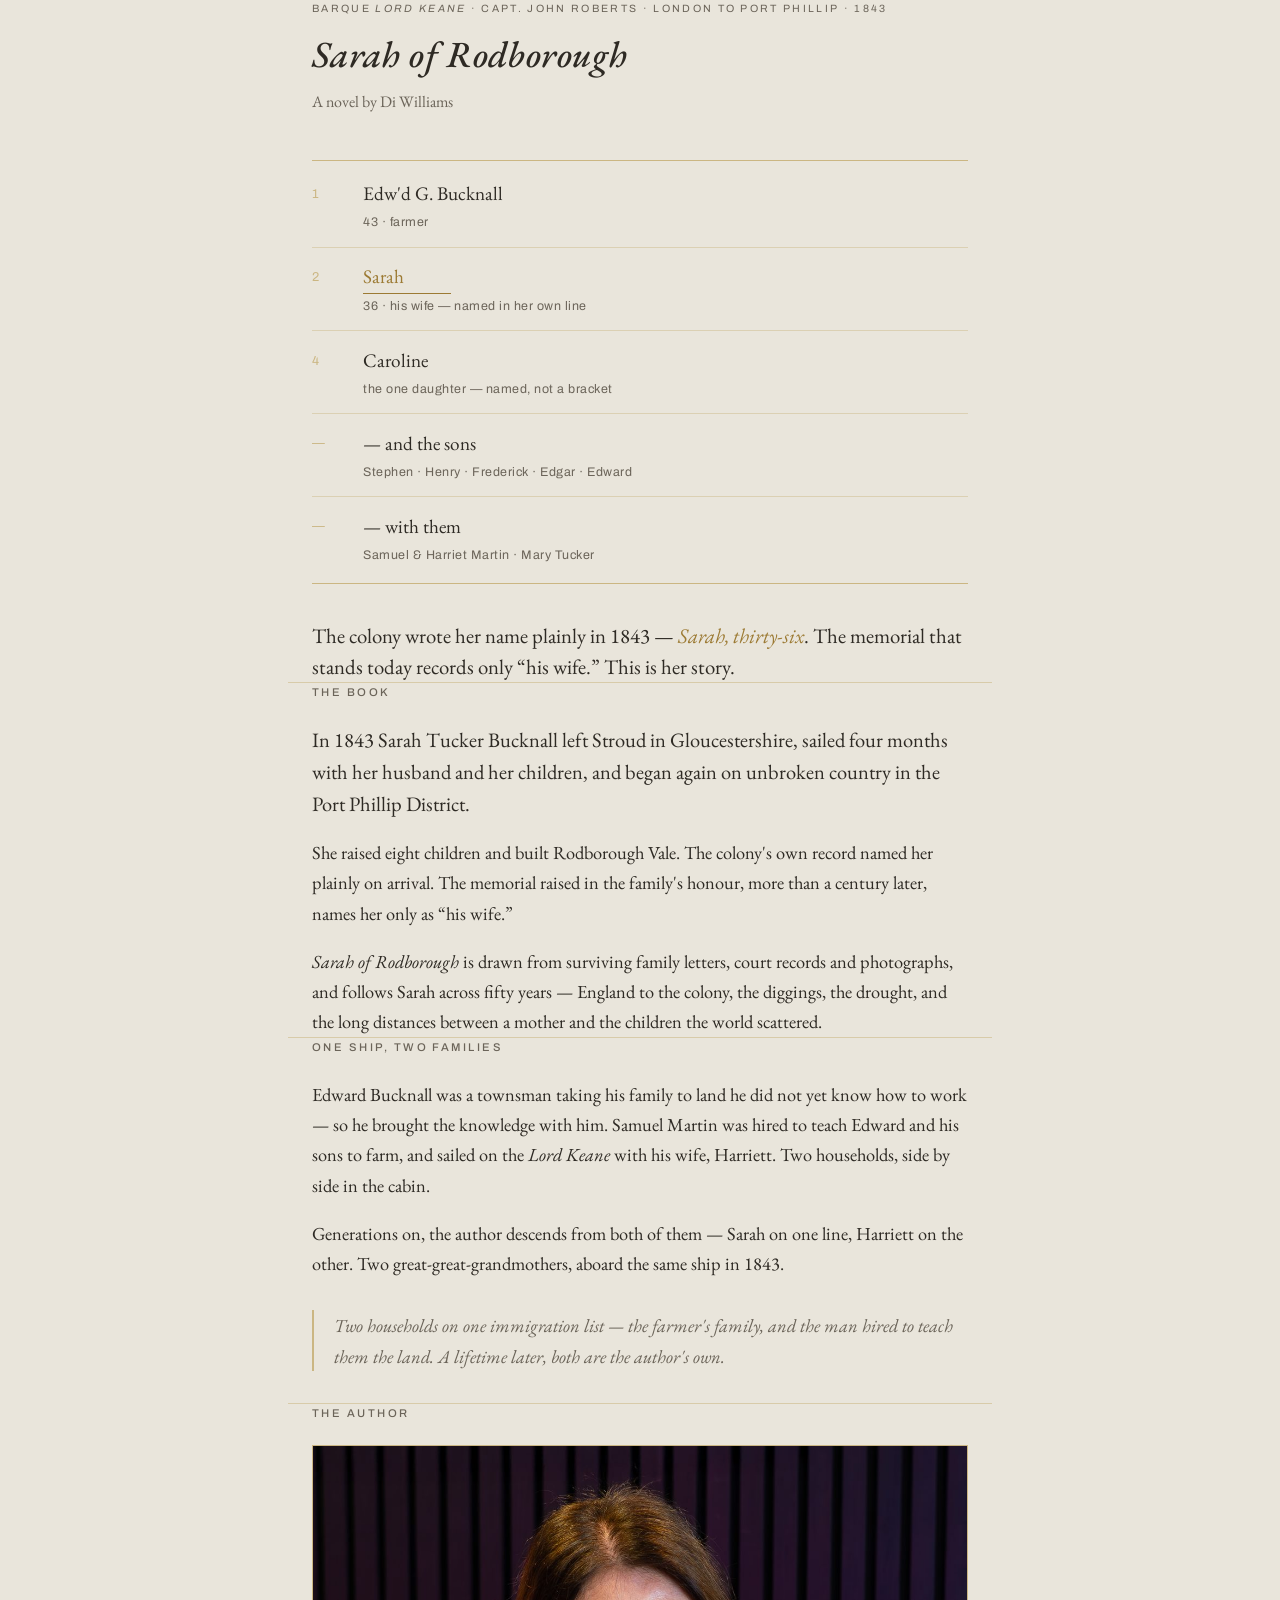
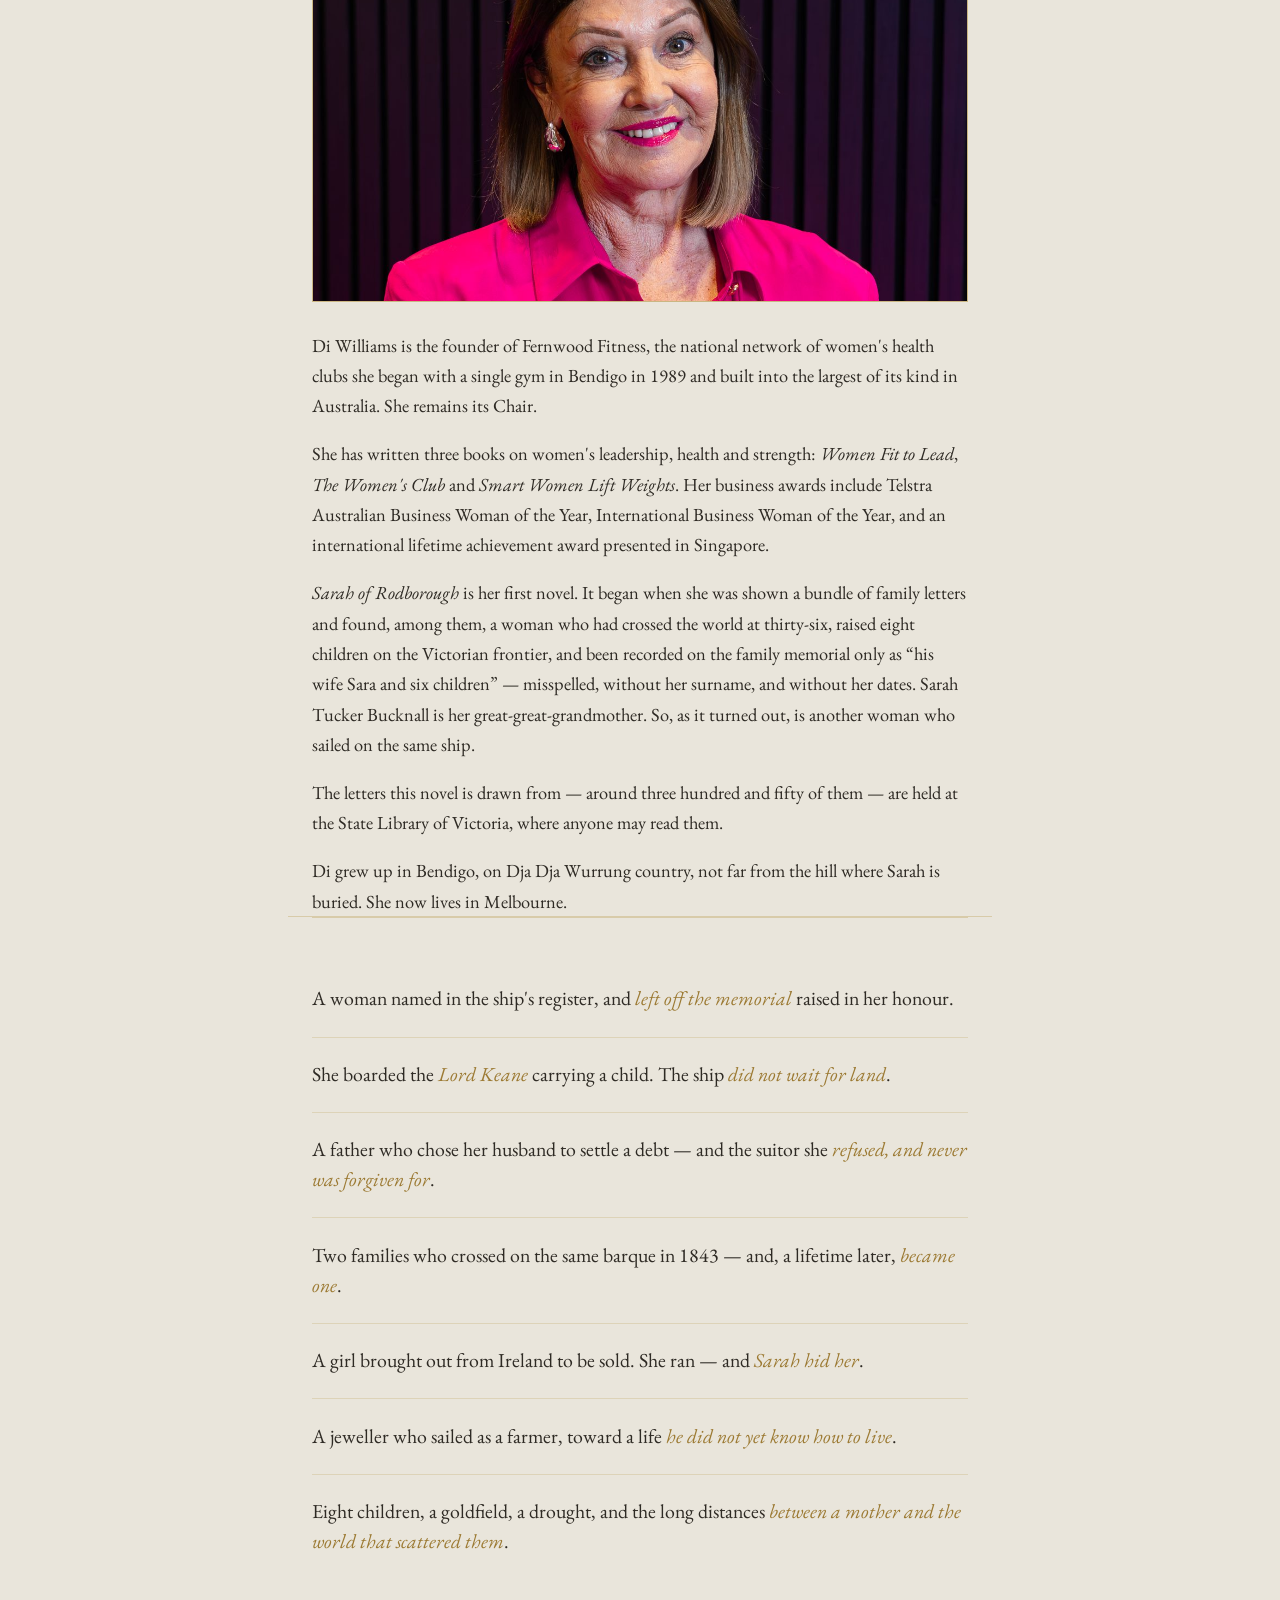
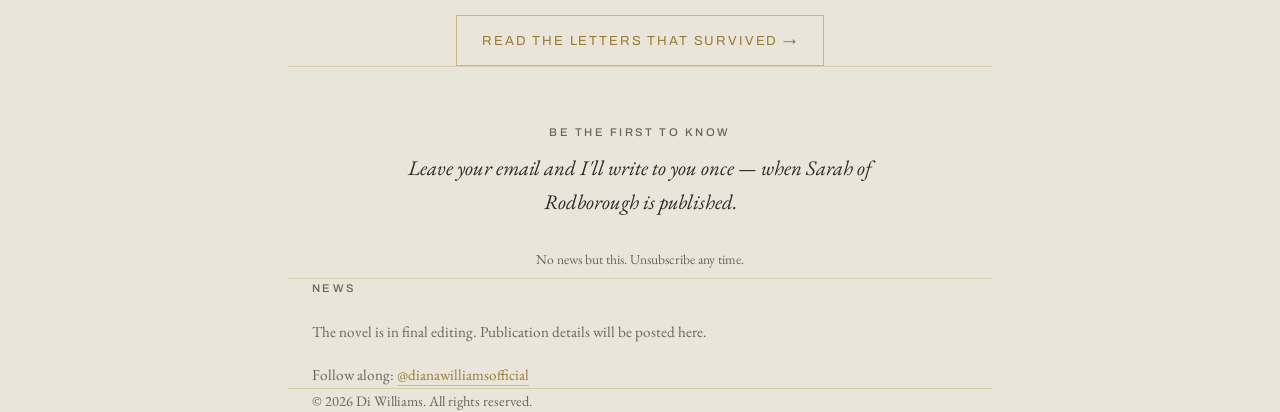
==== commit c27556db: "Add author photo and letters note" ====
--- a/index.html
+++ b/index.html
@@ -195,6 +195,10 @@
     margin:1.1rem auto 0;max-width:28rem;
   }
 
+  /* ── Author ──────────────────────────────────────────── */
+  .author-photo{margin:0 0 1.75rem}
+  .author-photo img{display:block;width:100%;max-width:100%;height:auto;border:1px solid var(--rule)}
+
   footer{
     padding:3rem 0 4rem;
     border-top:1px solid rgba(203,182,130,.55);
@@ -253,9 +257,16 @@
   <blockquote>Two households on one immigration list — the farmer's family, and the man hired to teach them the land. A lifetime later, both are the author's own.</blockquote>
 </section>
 
-<section class="wrap">
+<section class="wrap author">
   <h2>The author</h2>
-  <p>Di Williams is the founder and Chair of Fernwood Fitness and the author of three works of non-fiction. <em>Sarah of Rodborough</em> is her first novel. Sarah Tucker Bucknall was her great-great-grandmother.</p>
+  <figure class="author-photo">
+    <img src="di-williams-author.jpg" alt="Di Williams" width="1200" height="834" loading="lazy">
+  </figure>
+  <p>Di Williams is the founder of Fernwood Fitness, the national network of women's health clubs she began with a single gym in Bendigo in 1989 and built into the largest of its kind in Australia. She remains its Chair.</p>
+  <p>She has written three books on women's leadership, health and strength: <em>Women Fit to Lead</em>, <em>The Women's Club</em> and <em>Smart Women Lift Weights</em>. Her business awards include Telstra Australian Business Woman of the Year, International Business Woman of the Year, and an international lifetime achievement award presented in Singapore.</p>
+  <p><em>Sarah of Rodborough</em> is her first novel. It began when she was shown a bundle of family letters and found, among them, a woman who had crossed the world at thirty-six, raised eight children on the Victorian frontier, and been recorded on the family memorial only as “his wife Sara and six children” — misspelled, without her surname, and without her dates. Sarah Tucker Bucknall is her great-great-grandmother. So, as it turned out, is another woman who sailed on the same ship.</p>
+  <p>The letters this novel is drawn from — around three hundred and fifty of them — are held at the State Library of Victoria, where anyone may read them.</p>
+  <p>Di grew up in Bendigo, on Dja Dja Wurrung country, not far from the hill where Sarah is buried. She now lives in Melbourne.</p>
 </section>
 
 <section class="wrap">
